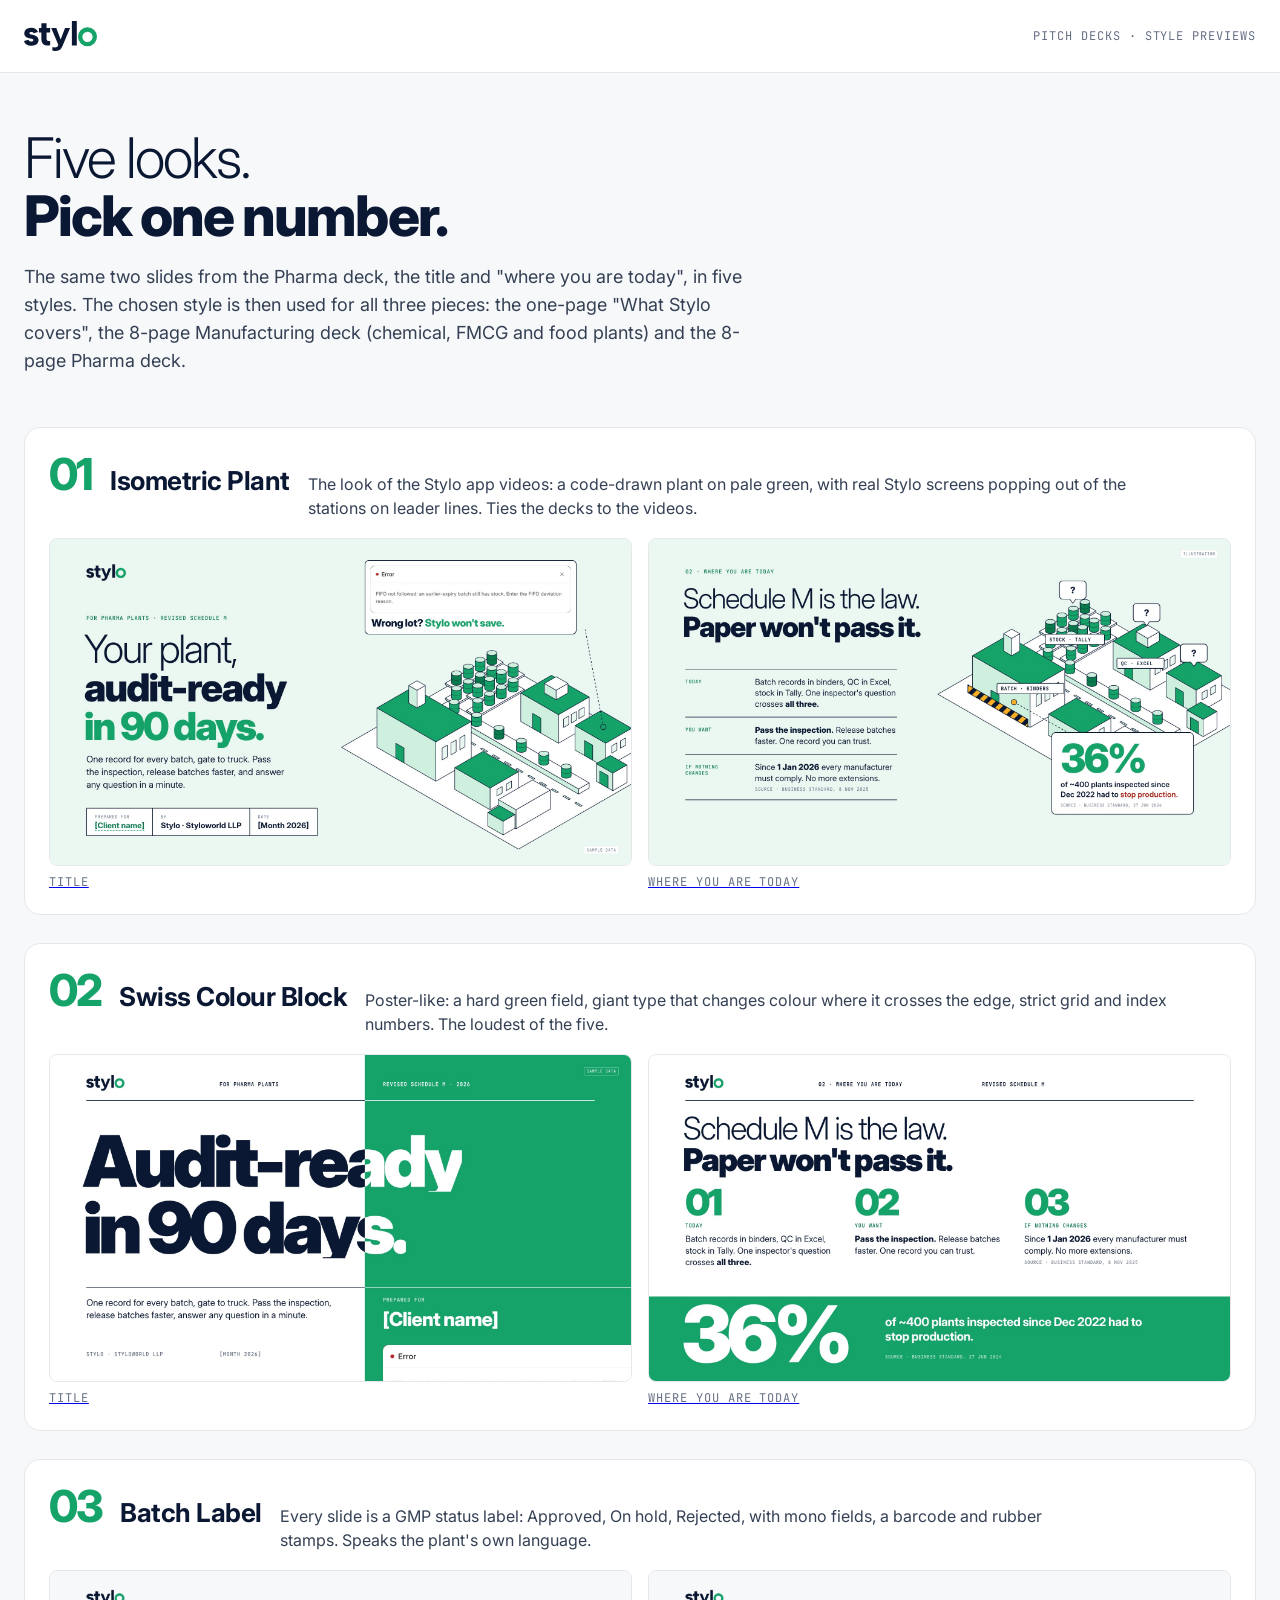
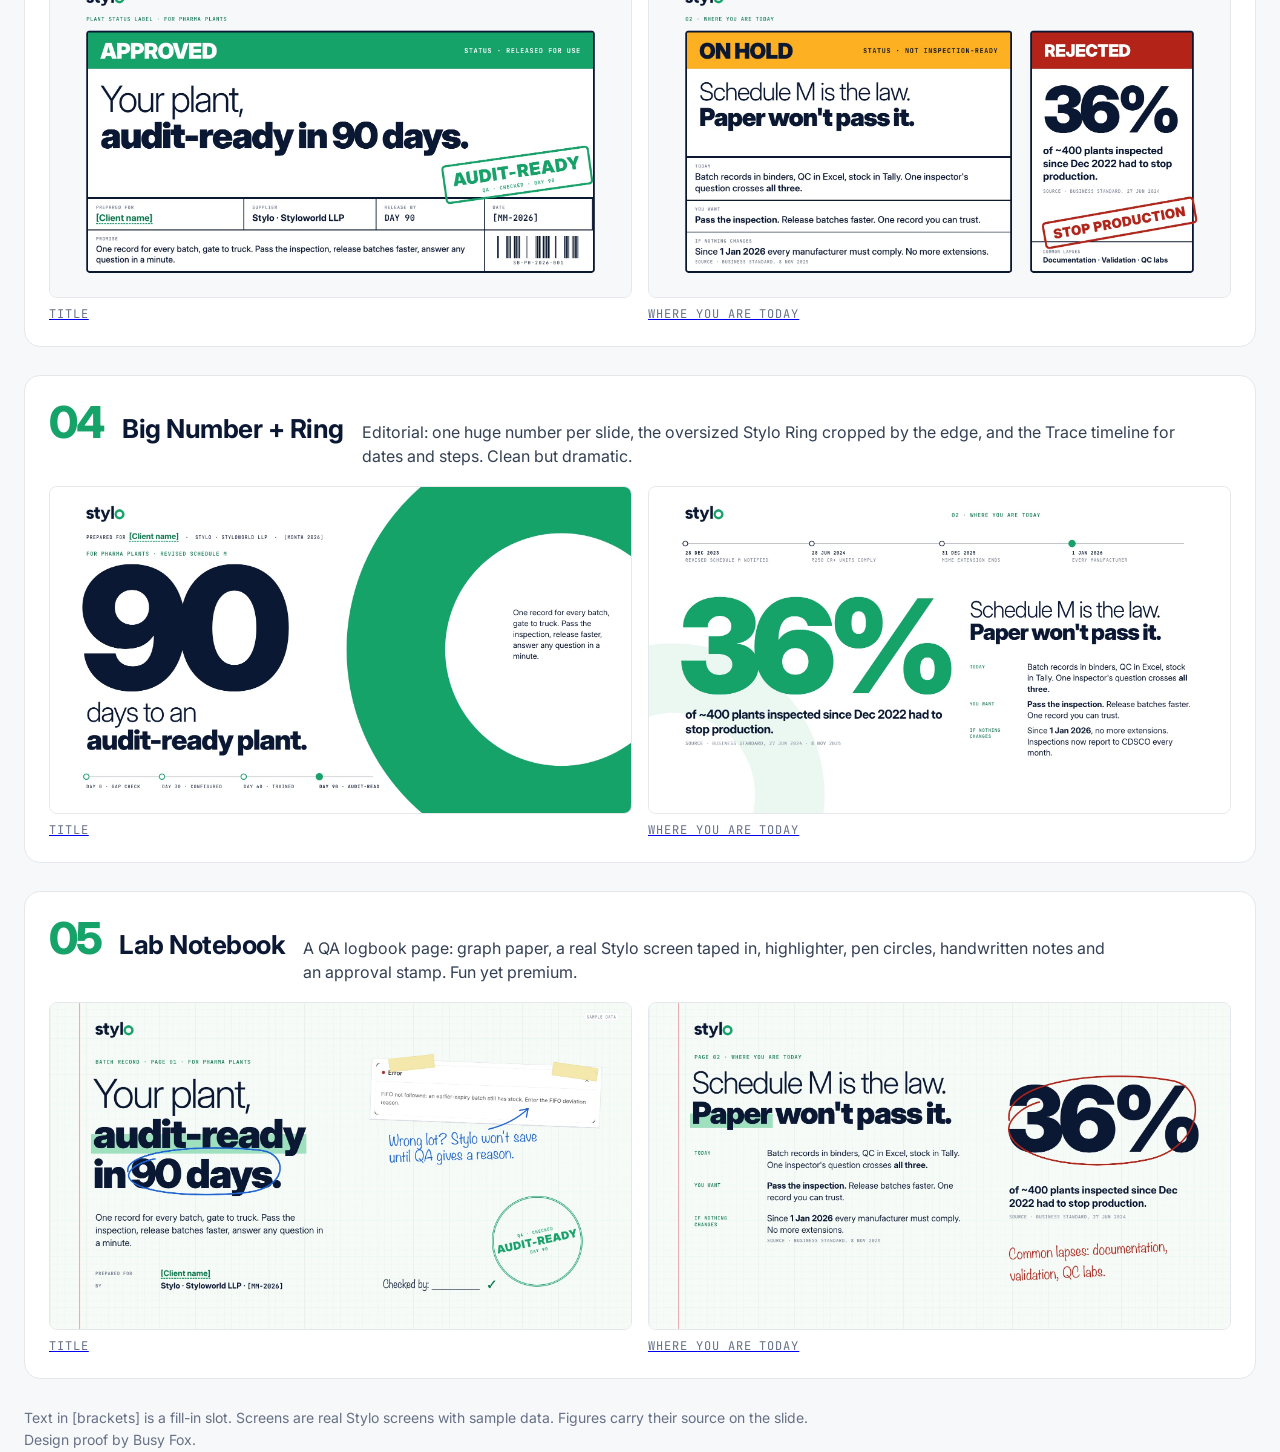
==== index.html @ 2ec1df10 "Stylo pitch decks: 5 style previews" ====
<!doctype html>
<html lang="en"><head>
<meta charset="utf-8">
<meta name="viewport" content="width=device-width, initial-scale=1">
<meta name="robots" content="noindex, nofollow">
<title>Stylo pitch decks · style previews</title>
<meta property="og:title" content="Stylo pitch decks · pick a style">
<meta property="og:image" content="img/01-1.jpg">
<link rel="preconnect" href="https://fonts.googleapis.com"><link rel="preconnect" href="https://fonts.gstatic.com" crossorigin>
<link href="https://fonts.googleapis.com/css2?family=Inter:wght@300;400;600;800&family=JetBrains+Mono:wght@500;600&display=swap" rel="stylesheet">
<style>
  :root { --navy:#0B1833; --green:#16A36A; --deep:#087A4C; --tint:#EAF8F1; --mist:#F7F8FA; --line:#E5E7EB; --slate:#667085; }
  * { box-sizing:border-box; margin:0; padding:0; }
  body { font-family:Inter, system-ui, sans-serif; color:var(--navy); background:var(--mist); -webkit-font-smoothing:antialiased; }
  .wrap { max-width:1280px; margin:0 auto; padding:0 24px; }
  header { background:#fff; border-bottom:1px solid var(--line); }
  header .wrap { display:flex; align-items:center; justify-content:space-between; height:72px; }
  header img { height:30px; display:block; }
  .mono { font-family:"JetBrains Mono", monospace; font-size:12px; letter-spacing:.08em; text-transform:uppercase; color:var(--slate); }
  .intro { padding:56px 0 24px; }
  .intro h1 { font-size:clamp(34px,5vw,56px); line-height:1.04; letter-spacing:-0.035em; }
  .intro h1 span { font-weight:300; display:block; }
  .intro h1 b { font-weight:800; }
  .intro p { max-width:720px; font-size:18px; line-height:1.55; margin-top:18px; color:#344054; }
  .style { background:#fff; border:1px solid var(--line); border-radius:16px; padding:24px; margin:28px 0; }
  .style .top { display:flex; gap:18px; align-items:baseline; flex-wrap:wrap; margin-bottom:18px; }
  .style .n { font-size:44px; font-weight:800; letter-spacing:-0.04em; color:var(--green); line-height:1; }
  .style h2 { font-size:26px; letter-spacing:-0.02em; }
  .style .d { flex-basis:100%; color:#344054; font-size:16px; line-height:1.5; max-width:820px; }
  .pair { display:grid; grid-template-columns:1fr 1fr; gap:16px; }
  .pair a { display:block; }
  .pair img { width:100%; display:block; border-radius:8px; border:1px solid var(--line); aspect-ratio:16/9; object-fit:cover; background:var(--mist); }
  .pair .cap { margin-top:8px; }
  footer { padding:24px 0 56px; color:var(--slate); font-size:14px; line-height:1.6; }
  @media (max-width:760px) { .pair { grid-template-columns:1fr; } .style { padding:16px; } .intro { padding-top:36px; } }
</style></head>
<body>
<header><div class="wrap"><img src="img/stylo-colour.svg" alt="Stylo"><span class="mono">Pitch decks · style previews</span></div></header>
<main class="wrap">
  <section class="intro">
    <h1><span>Five looks.</span><b>Pick one number.</b></h1>
    <p>The same two slides from the Pharma deck, the title and "where you are today", in five styles. The chosen style is then used for all three pieces: the one-page "What Stylo covers", the 8-page Manufacturing deck (chemical, FMCG and food plants) and the 8-page Pharma deck.</p>
  </section>

  <section class="style">
    <div class="top"><div class="n">01</div><h2>Isometric Plant</h2><p class="d">The look of the Stylo app videos: a code-drawn plant on pale green, with real Stylo screens popping out of the stations on leader lines. Ties the decks to the videos.</p></div>
    <div class="pair"><a href="img/01-1.jpg"><img src="img/01-1.jpg" alt="Style 01, title slide" loading="lazy"><div class="cap mono">Title</div></a><a href="img/01-2.jpg"><img src="img/01-2.jpg" alt="Style 01, problem slide" loading="lazy"><div class="cap mono">Where you are today</div></a></div>
  </section>

  <section class="style">
    <div class="top"><div class="n">02</div><h2>Swiss Colour Block</h2><p class="d">Poster-like: a hard green field, giant type that changes colour where it crosses the edge, strict grid and index numbers. The loudest of the five.</p></div>
    <div class="pair"><a href="img/02-1.jpg"><img src="img/02-1.jpg" alt="Style 02, title slide" loading="lazy"><div class="cap mono">Title</div></a><a href="img/02-2.jpg"><img src="img/02-2.jpg" alt="Style 02, problem slide" loading="lazy"><div class="cap mono">Where you are today</div></a></div>
  </section>

  <section class="style">
    <div class="top"><div class="n">03</div><h2>Batch Label</h2><p class="d">Every slide is a GMP status label: Approved, On hold, Rejected, with mono fields, a barcode and rubber stamps. Speaks the plant's own language.</p></div>
    <div class="pair"><a href="img/03-1.jpg"><img src="img/03-1.jpg" alt="Style 03, title slide" loading="lazy"><div class="cap mono">Title</div></a><a href="img/03-2.jpg"><img src="img/03-2.jpg" alt="Style 03, problem slide" loading="lazy"><div class="cap mono">Where you are today</div></a></div>
  </section>

  <section class="style">
    <div class="top"><div class="n">04</div><h2>Big Number + Ring</h2><p class="d">Editorial: one huge number per slide, the oversized Stylo Ring cropped by the edge, and the Trace timeline for dates and steps. Clean but dramatic.</p></div>
    <div class="pair"><a href="img/04-1.jpg"><img src="img/04-1.jpg" alt="Style 04, title slide" loading="lazy"><div class="cap mono">Title</div></a><a href="img/04-2.jpg"><img src="img/04-2.jpg" alt="Style 04, problem slide" loading="lazy"><div class="cap mono">Where you are today</div></a></div>
  </section>

  <section class="style">
    <div class="top"><div class="n">05</div><h2>Lab Notebook</h2><p class="d">A QA logbook page: graph paper, a real Stylo screen taped in, highlighter, pen circles, handwritten notes and an approval stamp. Fun yet premium.</p></div>
    <div class="pair"><a href="img/05-1.jpg"><img src="img/05-1.jpg" alt="Style 05, title slide" loading="lazy"><div class="cap mono">Title</div></a><a href="img/05-2.jpg"><img src="img/05-2.jpg" alt="Style 05, problem slide" loading="lazy"><div class="cap mono">Where you are today</div></a></div>
  </section>
</main>
<footer class="wrap">Text in [brackets] is a fill-in slot. Screens are real Stylo screens with sample data. Figures carry their source on the slide.<br>Design proof by Busy Fox.</footer>
</body></html>
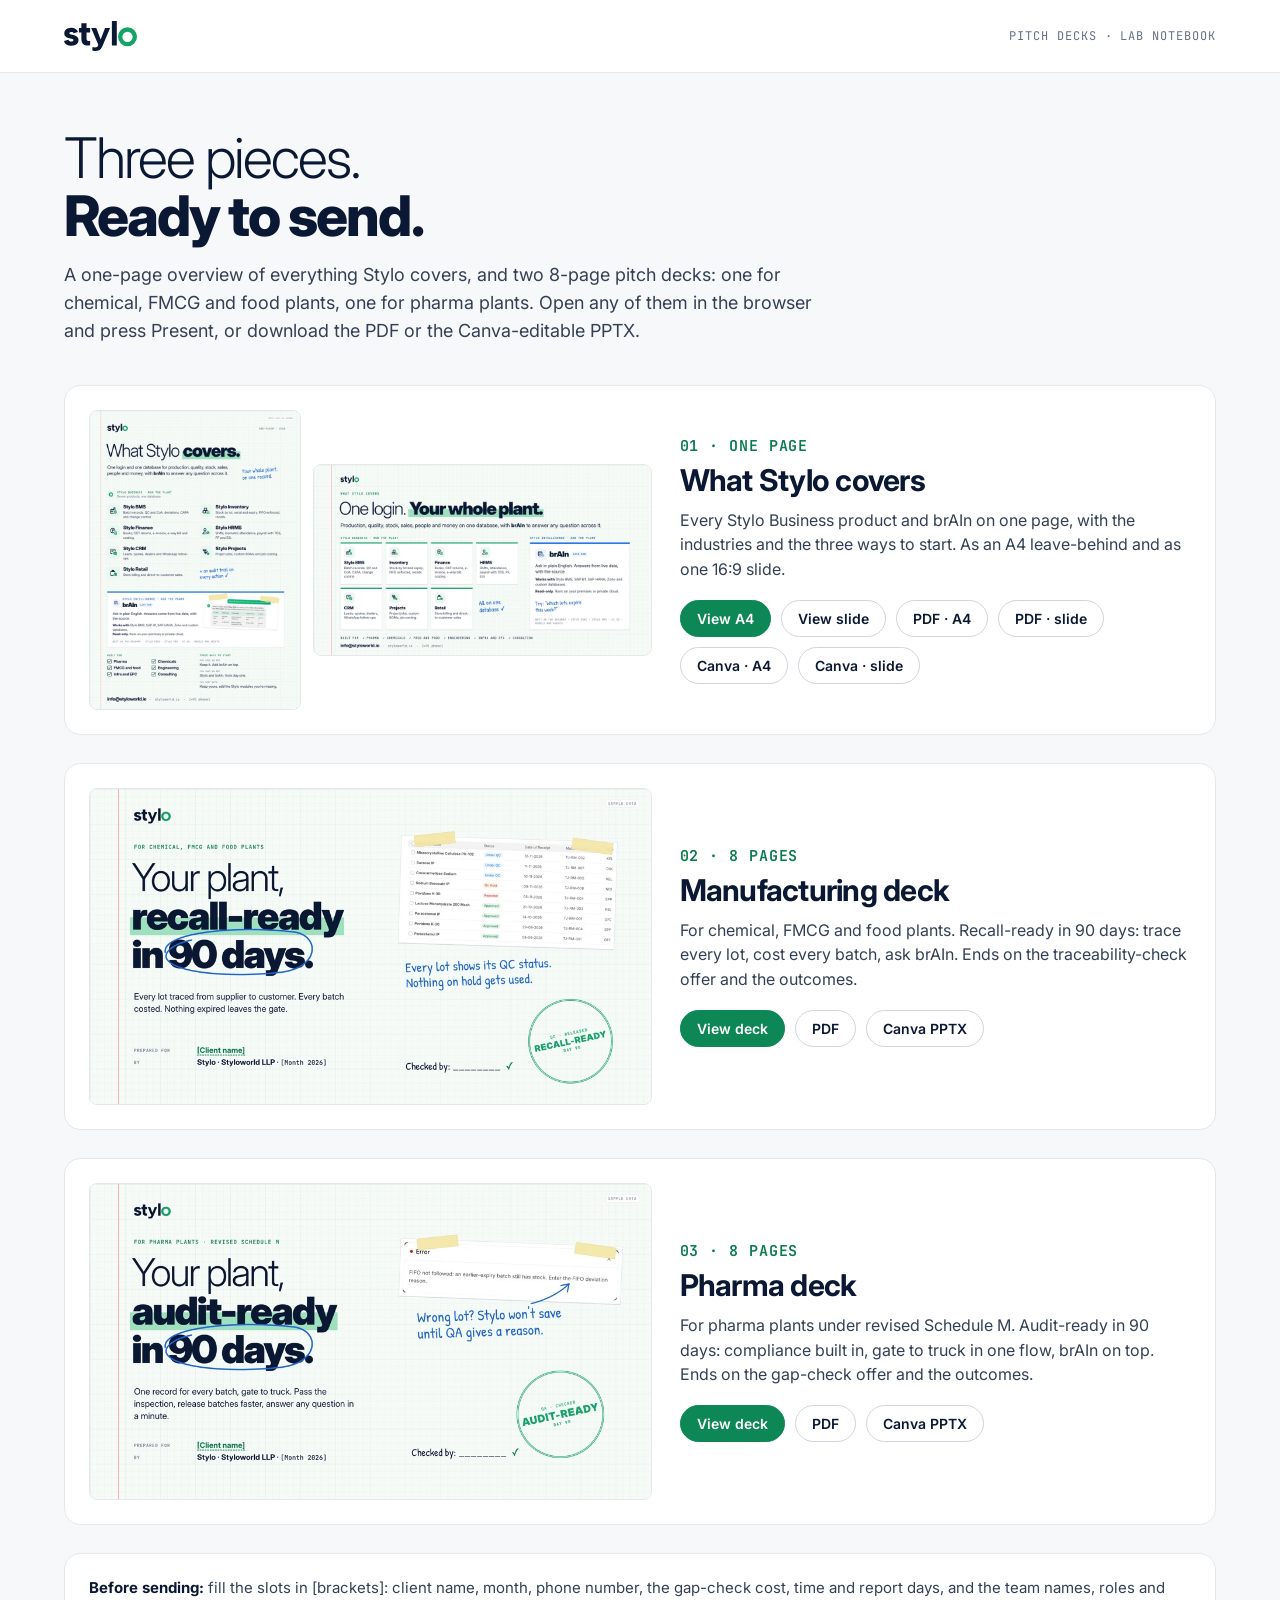
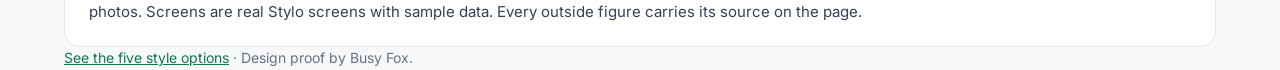
==== commit fa447c6b: "Stylo pitch decks: one-pager, manufacturing and pharma decks (Lab Notebook)" ====
--- a/index.html
+++ b/index.html
@@ -3,69 +3,70 @@
 <meta charset="utf-8">
 <meta name="viewport" content="width=device-width, initial-scale=1">
 <meta name="robots" content="noindex, nofollow">
-<title>Stylo pitch decks · style previews</title>
-<meta property="og:title" content="Stylo pitch decks · pick a style">
-<meta property="og:image" content="img/01-1.jpg">
+<title>Stylo pitch decks</title>
+<meta property="og:title" content="Stylo pitch decks">
+<meta property="og:image" content="img/thumb-pharma.jpg">
 <link rel="preconnect" href="https://fonts.googleapis.com"><link rel="preconnect" href="https://fonts.gstatic.com" crossorigin>
 <link href="https://fonts.googleapis.com/css2?family=Inter:wght@300;400;600;800&family=JetBrains+Mono:wght@500;600&display=swap" rel="stylesheet">
 <style>
   :root { --navy:#0B1833; --green:#16A36A; --deep:#087A4C; --tint:#EAF8F1; --mist:#F7F8FA; --line:#E5E7EB; --slate:#667085; }
   * { box-sizing:border-box; margin:0; padding:0; }
   body { font-family:Inter, system-ui, sans-serif; color:var(--navy); background:var(--mist); -webkit-font-smoothing:antialiased; }
-  .wrap { max-width:1280px; margin:0 auto; padding:0 24px; }
+  .wrap { max-width:1200px; margin:0 auto; padding:0 24px; }
   header { background:#fff; border-bottom:1px solid var(--line); }
   header .wrap { display:flex; align-items:center; justify-content:space-between; height:72px; }
   header img { height:30px; display:block; }
   .mono { font-family:"JetBrains Mono", monospace; font-size:12px; letter-spacing:.08em; text-transform:uppercase; color:var(--slate); }
-  .intro { padding:56px 0 24px; }
+  .intro { padding:56px 0 12px; }
   .intro h1 { font-size:clamp(34px,5vw,56px); line-height:1.04; letter-spacing:-0.035em; }
-  .intro h1 span { font-weight:300; display:block; }
-  .intro h1 b { font-weight:800; }
-  .intro p { max-width:720px; font-size:18px; line-height:1.55; margin-top:18px; color:#344054; }
-  .style { background:#fff; border:1px solid var(--line); border-radius:16px; padding:24px; margin:28px 0; }
-  .style .top { display:flex; gap:18px; align-items:baseline; flex-wrap:wrap; margin-bottom:18px; }
-  .style .n { font-size:44px; font-weight:800; letter-spacing:-0.04em; color:var(--green); line-height:1; }
-  .style h2 { font-size:26px; letter-spacing:-0.02em; }
-  .style .d { flex-basis:100%; color:#344054; font-size:16px; line-height:1.5; max-width:820px; }
-  .pair { display:grid; grid-template-columns:1fr 1fr; gap:16px; }
-  .pair a { display:block; }
-  .pair img { width:100%; display:block; border-radius:8px; border:1px solid var(--line); aspect-ratio:16/9; object-fit:cover; background:var(--mist); }
-  .pair .cap { margin-top:8px; }
+  .intro h1 span { font-weight:300; display:block; } .intro h1 b { font-weight:800; }
+  .intro p { max-width:760px; font-size:18px; line-height:1.55; margin-top:16px; color:#344054; }
+  .piece { display:grid; grid-template-columns: 1.1fr 1fr; gap:28px; background:#fff; border:1px solid var(--line); border-radius:16px; padding:24px; margin:28px 0; align-items:center; }
+  .piece .th { display:flex; gap:12px; }
+  .piece .th a { flex:1; display:block; }
+  .piece img { width:100%; display:block; border-radius:8px; border:1px solid var(--line); }
+  .piece .n { font-size:15px; font-weight:600; color:var(--deep); font-family:"JetBrains Mono", monospace; letter-spacing:.06em; text-transform:uppercase; }
+  .piece h2 { font-size:30px; letter-spacing:-0.025em; margin-top:6px; }
+  .piece p { color:#344054; font-size:16px; line-height:1.55; margin-top:10px; }
+  .btns { display:flex; flex-wrap:wrap; gap:10px; margin-top:18px; }
+  .btns a { font-weight:600; font-size:14px; color:var(--navy); text-decoration:none; border:1.5px solid #D0D5DD; border-radius:999px; padding:9px 16px; background:#fff; }
+  .btns a.go { background:#0D8755; border-color:#0D8755; color:#fff; }
+  .notes { background:#fff; border:1px solid var(--line); border-radius:16px; padding:22px 24px; font-size:15px; line-height:1.6; color:#344054; }
+  .notes b { color:var(--navy); }
   footer { padding:24px 0 56px; color:var(--slate); font-size:14px; line-height:1.6; }
-  @media (max-width:760px) { .pair { grid-template-columns:1fr; } .style { padding:16px; } .intro { padding-top:36px; } }
+  footer a { color:var(--deep); }
+  @media (max-width:820px) { .piece { grid-template-columns:1fr; } }
 </style></head>
 <body>
-<header><div class="wrap"><img src="img/stylo-colour.svg" alt="Stylo"><span class="mono">Pitch decks · style previews</span></div></header>
+<header><div class="wrap"><img src="assets/brand/stylo-colour.svg" alt="Stylo"><span class="mono">Pitch decks · Lab Notebook</span></div></header>
 <main class="wrap">
   <section class="intro">
-    <h1><span>Five looks.</span><b>Pick one number.</b></h1>
-    <p>The same two slides from the Pharma deck, the title and "where you are today", in five styles. The chosen style is then used for all three pieces: the one-page "What Stylo covers", the 8-page Manufacturing deck (chemical, FMCG and food plants) and the 8-page Pharma deck.</p>
+    <h1><span>Three pieces.</span><b>Ready to send.</b></h1>
+    <p>A one-page overview of everything Stylo covers, and two 8-page pitch decks: one for chemical, FMCG and food plants, one for pharma plants. Open any of them in the browser and press Present, or download the PDF or the Canva-editable PPTX.</p>
   </section>
 
-  <section class="style">
-    <div class="top"><div class="n">01</div><h2>Isometric Plant</h2><p class="d">The look of the Stylo app videos: a code-drawn plant on pale green, with real Stylo screens popping out of the stations on leader lines. Ties the decks to the videos.</p></div>
-    <div class="pair"><a href="img/01-1.jpg"><img src="img/01-1.jpg" alt="Style 01, title slide" loading="lazy"><div class="cap mono">Title</div></a><a href="img/01-2.jpg"><img src="img/01-2.jpg" alt="Style 01, problem slide" loading="lazy"><div class="cap mono">Where you are today</div></a></div>
+  <section class="piece">
+    <div class="th"><a href="one-pager/"><img src="img/thumb-one-a4.jpg" alt="What Stylo covers, A4" style="aspect-ratio:1588/2246; object-fit:cover;"></a><a href="one-pager/slide.html" style="flex:1.6; align-self:center;"><img src="img/thumb-one-slide.jpg" alt="What Stylo covers, slide"></a></div>
+    <div><div class="n">01 · One page</div><h2>What Stylo covers</h2>
+      <p>Every Stylo Business product and brAIn on one page, with the industries and the three ways to start. As an A4 leave-behind and as one 16:9 slide.</p>
+      <div class="btns"><a class="go" href="one-pager/">View A4</a><a href="one-pager/slide.html">View slide</a><a href="downloads/Stylo-What-Stylo-Covers-A4.pdf" download>PDF · A4</a><a href="downloads/Stylo-What-Stylo-Covers-Slide.pdf" download>PDF · slide</a><a href="downloads/Stylo-What-Stylo-Covers-A4-Canva.pptx" download>Canva · A4</a><a href="downloads/Stylo-What-Stylo-Covers-Slide-Canva.pptx" download>Canva · slide</a></div></div>
   </section>
 
-  <section class="style">
-    <div class="top"><div class="n">02</div><h2>Swiss Colour Block</h2><p class="d">Poster-like: a hard green field, giant type that changes colour where it crosses the edge, strict grid and index numbers. The loudest of the five.</p></div>
-    <div class="pair"><a href="img/02-1.jpg"><img src="img/02-1.jpg" alt="Style 02, title slide" loading="lazy"><div class="cap mono">Title</div></a><a href="img/02-2.jpg"><img src="img/02-2.jpg" alt="Style 02, problem slide" loading="lazy"><div class="cap mono">Where you are today</div></a></div>
+  <section class="piece">
+    <div class="th"><a href="process/"><img src="img/thumb-process.jpg" alt="Manufacturing deck"></a></div>
+    <div><div class="n">02 · 8 pages</div><h2>Manufacturing deck</h2>
+      <p>For chemical, FMCG and food plants. Recall-ready in 90 days: trace every lot, cost every batch, ask brAIn. Ends on the traceability-check offer and the outcomes.</p>
+      <div class="btns"><a class="go" href="process/">View deck</a><a href="downloads/Stylo-Process-Manufacturing-Deck.pdf" download>PDF</a><a href="downloads/Stylo-Process-Manufacturing-Deck-Canva.pptx" download>Canva PPTX</a></div></div>
   </section>
 
-  <section class="style">
-    <div class="top"><div class="n">03</div><h2>Batch Label</h2><p class="d">Every slide is a GMP status label: Approved, On hold, Rejected, with mono fields, a barcode and rubber stamps. Speaks the plant's own language.</p></div>
-    <div class="pair"><a href="img/03-1.jpg"><img src="img/03-1.jpg" alt="Style 03, title slide" loading="lazy"><div class="cap mono">Title</div></a><a href="img/03-2.jpg"><img src="img/03-2.jpg" alt="Style 03, problem slide" loading="lazy"><div class="cap mono">Where you are today</div></a></div>
+  <section class="piece">
+    <div class="th"><a href="pharma/"><img src="img/thumb-pharma.jpg" alt="Pharma deck"></a></div>
+    <div><div class="n">03 · 8 pages</div><h2>Pharma deck</h2>
+      <p>For pharma plants under revised Schedule M. Audit-ready in 90 days: compliance built in, gate to truck in one flow, brAIn on top. Ends on the gap-check offer and the outcomes.</p>
+      <div class="btns"><a class="go" href="pharma/">View deck</a><a href="downloads/Stylo-Pharma-Deck.pdf" download>PDF</a><a href="downloads/Stylo-Pharma-Deck-Canva.pptx" download>Canva PPTX</a></div></div>
   </section>
 
-  <section class="style">
-    <div class="top"><div class="n">04</div><h2>Big Number + Ring</h2><p class="d">Editorial: one huge number per slide, the oversized Stylo Ring cropped by the edge, and the Trace timeline for dates and steps. Clean but dramatic.</p></div>
-    <div class="pair"><a href="img/04-1.jpg"><img src="img/04-1.jpg" alt="Style 04, title slide" loading="lazy"><div class="cap mono">Title</div></a><a href="img/04-2.jpg"><img src="img/04-2.jpg" alt="Style 04, problem slide" loading="lazy"><div class="cap mono">Where you are today</div></a></div>
-  </section>
-
-  <section class="style">
-    <div class="top"><div class="n">05</div><h2>Lab Notebook</h2><p class="d">A QA logbook page: graph paper, a real Stylo screen taped in, highlighter, pen circles, handwritten notes and an approval stamp. Fun yet premium.</p></div>
-    <div class="pair"><a href="img/05-1.jpg"><img src="img/05-1.jpg" alt="Style 05, title slide" loading="lazy"><div class="cap mono">Title</div></a><a href="img/05-2.jpg"><img src="img/05-2.jpg" alt="Style 05, problem slide" loading="lazy"><div class="cap mono">Where you are today</div></a></div>
-  </section>
+  <section class="notes"><b>Before sending:</b> fill the slots in [brackets]: client name, month, phone number, the gap-check cost, time and report days, and the team names, roles and photos. Screens are real Stylo screens with sample data. Every outside figure carries its source on the page.</section>
 </main>
-<footer class="wrap">Text in [brackets] is a fill-in slot. Screens are real Stylo screens with sample data. Figures carry their source on the slide.<br>Design proof by Busy Fox.</footer>
+<footer class="wrap"><a href="styles/">See the five style options</a> · Design proof by Busy Fox.</footer>
 </body></html>
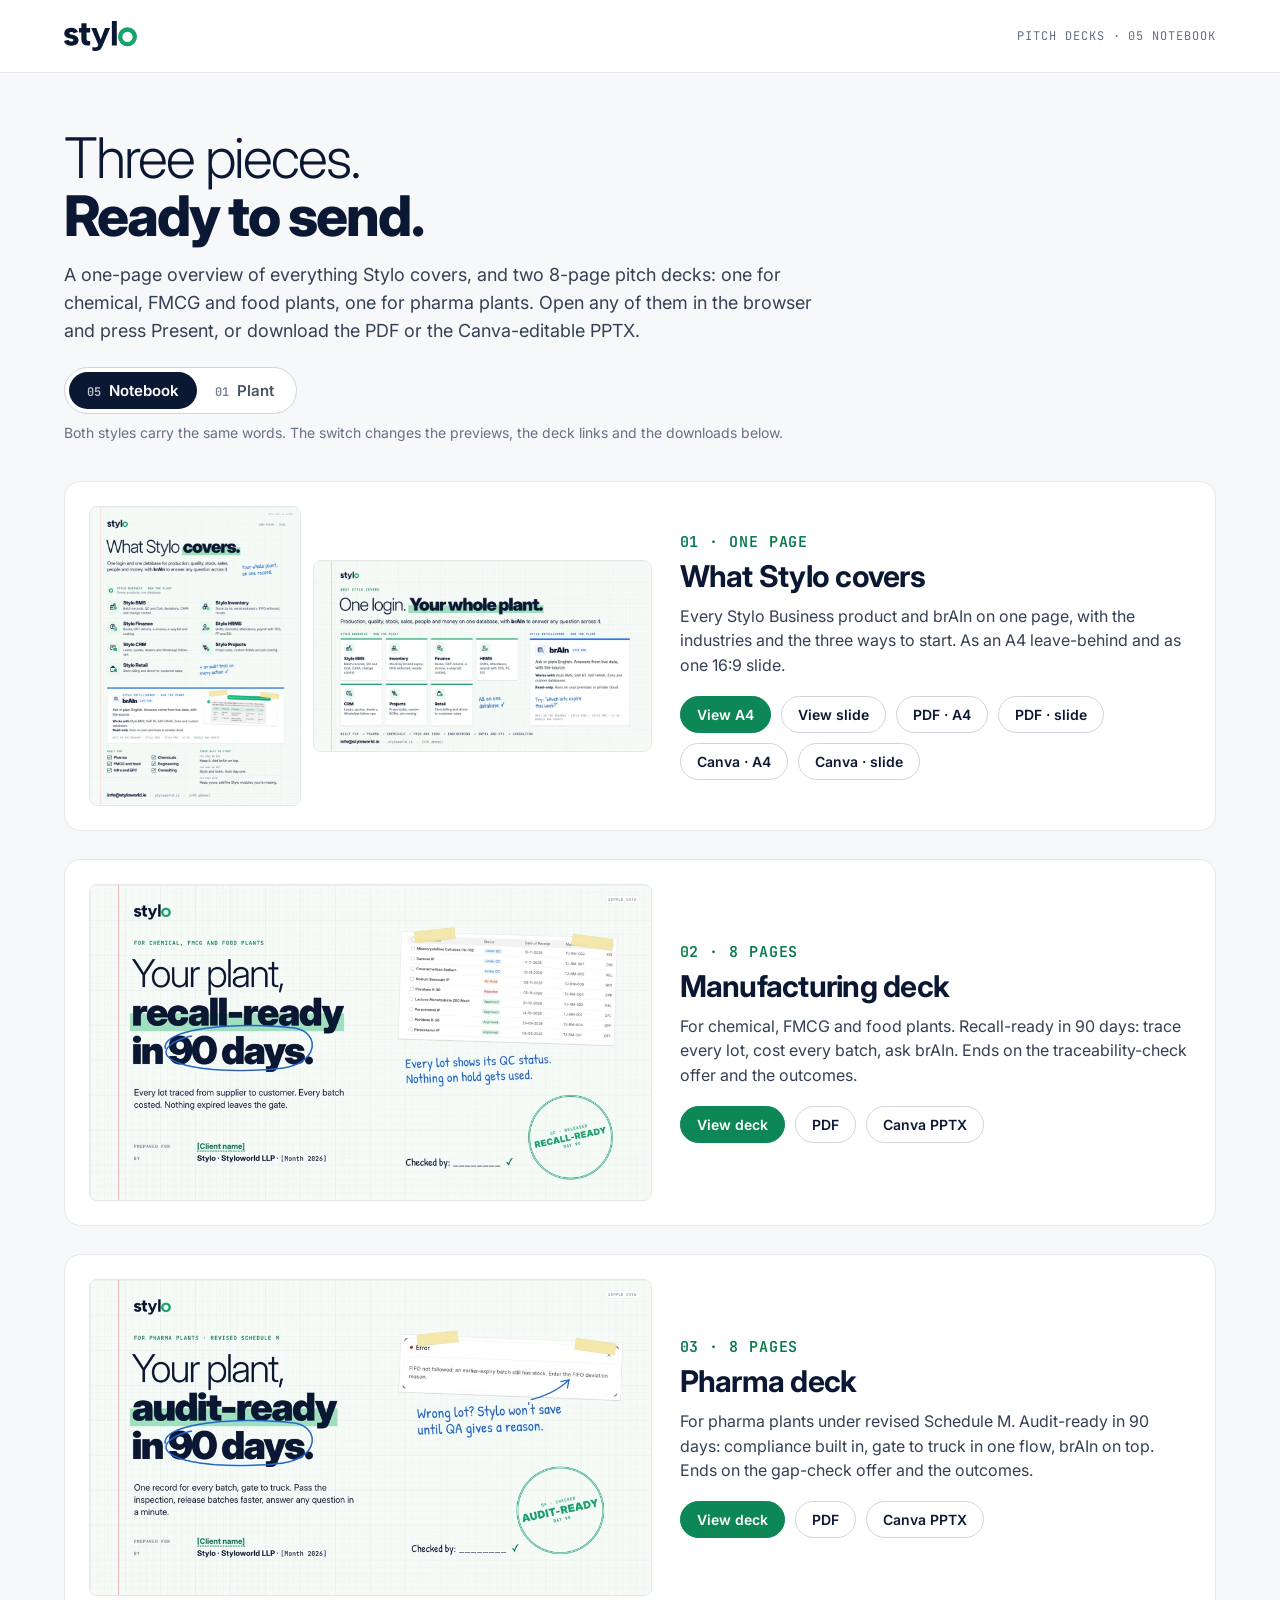
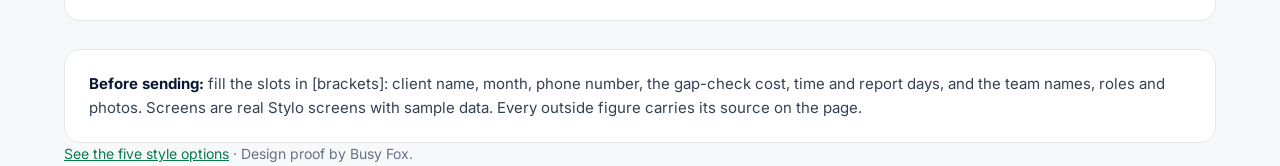
==== commit 7aded7e9: "Add 01 Plant style with a 05/01 switch on every page and the hub" ====
--- a/index.html
+++ b/index.html
@@ -33,40 +33,75 @@
   .btns a.go { background:#0D8755; border-color:#0D8755; color:#fff; }
   .notes { background:#fff; border:1px solid var(--line); border-radius:16px; padding:22px 24px; font-size:15px; line-height:1.6; color:#344054; }
   .notes b { color:var(--navy); }
+  .seg { display:inline-flex; border:1.5px solid #D0D5DD; border-radius:999px; padding:4px; background:#fff; margin-top:22px; }
+  .seg button { font:600 15px Inter, system-ui, sans-serif; border:0; background:transparent; color:#475467; border-radius:999px; padding:9px 18px; cursor:pointer; }
+  .seg button[aria-pressed="true"] { background:var(--navy); color:#fff; }
+  .seg .k { font-family:"JetBrains Mono", monospace; font-size:12px; opacity:.75; margin-right:8px; }
+  .seg-note { font-size:14px; color:var(--slate); margin-top:10px; }
   footer { padding:24px 0 56px; color:var(--slate); font-size:14px; line-height:1.6; }
   footer a { color:var(--deep); }
   @media (max-width:820px) { .piece { grid-template-columns:1fr; } }
 </style></head>
 <body>
-<header><div class="wrap"><img src="assets/brand/stylo-colour.svg" alt="Stylo"><span class="mono">Pitch decks · Lab Notebook</span></div></header>
+<header><div class="wrap"><img src="assets/brand/stylo-colour.svg" alt="Stylo"><span class="mono" id="hdr">Pitch decks · 05 Notebook</span></div></header>
 <main class="wrap">
   <section class="intro">
     <h1><span>Three pieces.</span><b>Ready to send.</b></h1>
     <p>A one-page overview of everything Stylo covers, and two 8-page pitch decks: one for chemical, FMCG and food plants, one for pharma plants. Open any of them in the browser and press Present, or download the PDF or the Canva-editable PPTX.</p>
+    <div class="seg" role="group" aria-label="Style"><button type="button" data-st="05"><span class="k">05</span>Notebook</button><button type="button" data-st="01"><span class="k">01</span>Plant</button></div>
+    <div class="seg-note">Both styles carry the same words. The switch changes the previews, the deck links and the downloads below.</div>
   </section>
 
   <section class="piece">
-    <div class="th"><a href="one-pager/"><img src="img/thumb-one-a4.jpg" alt="What Stylo covers, A4" style="aspect-ratio:1588/2246; object-fit:cover;"></a><a href="one-pager/slide.html" style="flex:1.6; align-self:center;"><img src="img/thumb-one-slide.jpg" alt="What Stylo covers, slide"></a></div>
+    <div class="th"><a href="one-pager/" data-view="one-pager/"><img src="img/thumb-one-a4.jpg" data-base="img/thumb-one-a4" alt="What Stylo covers, A4" style="aspect-ratio:1588/2246; object-fit:cover;"></a><a href="one-pager/slide.html" data-view="one-pager/slide.html" style="flex:1.6; align-self:center;"><img src="img/thumb-one-slide.jpg" data-base="img/thumb-one-slide" alt="What Stylo covers, slide"></a></div>
     <div><div class="n">01 · One page</div><h2>What Stylo covers</h2>
       <p>Every Stylo Business product and brAIn on one page, with the industries and the three ways to start. As an A4 leave-behind and as one 16:9 slide.</p>
-      <div class="btns"><a class="go" href="one-pager/">View A4</a><a href="one-pager/slide.html">View slide</a><a href="downloads/Stylo-What-Stylo-Covers-A4.pdf" download>PDF · A4</a><a href="downloads/Stylo-What-Stylo-Covers-Slide.pdf" download>PDF · slide</a><a href="downloads/Stylo-What-Stylo-Covers-A4-Canva.pptx" download>Canva · A4</a><a href="downloads/Stylo-What-Stylo-Covers-Slide-Canva.pptx" download>Canva · slide</a></div></div>
+      <div class="btns"><a class="go" href="one-pager/" data-view="one-pager/">View A4</a><a href="one-pager/slide.html" data-view="one-pager/slide.html">View slide</a><a href="downloads/Stylo-What-Stylo-Covers-A4.pdf" data-dl="Stylo-What-Stylo-Covers-A4.pdf" download>PDF · A4</a><a href="downloads/Stylo-What-Stylo-Covers-Slide.pdf" data-dl="Stylo-What-Stylo-Covers-Slide.pdf" download>PDF · slide</a><a href="downloads/Stylo-What-Stylo-Covers-A4-Canva.pptx" data-dl="Stylo-What-Stylo-Covers-A4-Canva.pptx" download>Canva · A4</a><a href="downloads/Stylo-What-Stylo-Covers-Slide-Canva.pptx" data-dl="Stylo-What-Stylo-Covers-Slide-Canva.pptx" download>Canva · slide</a></div></div>
   </section>
 
   <section class="piece">
-    <div class="th"><a href="process/"><img src="img/thumb-process.jpg" alt="Manufacturing deck"></a></div>
+    <div class="th"><a href="process/" data-view="process/"><img src="img/thumb-process.jpg" data-base="img/thumb-process" alt="Manufacturing deck"></a></div>
     <div><div class="n">02 · 8 pages</div><h2>Manufacturing deck</h2>
       <p>For chemical, FMCG and food plants. Recall-ready in 90 days: trace every lot, cost every batch, ask brAIn. Ends on the traceability-check offer and the outcomes.</p>
-      <div class="btns"><a class="go" href="process/">View deck</a><a href="downloads/Stylo-Process-Manufacturing-Deck.pdf" download>PDF</a><a href="downloads/Stylo-Process-Manufacturing-Deck-Canva.pptx" download>Canva PPTX</a></div></div>
+      <div class="btns"><a class="go" href="process/" data-view="process/">View deck</a><a href="downloads/Stylo-Process-Manufacturing-Deck.pdf" data-dl="Stylo-Process-Manufacturing-Deck.pdf" download>PDF</a><a href="downloads/Stylo-Process-Manufacturing-Deck-Canva.pptx" data-dl="Stylo-Process-Manufacturing-Deck-Canva.pptx" download>Canva PPTX</a></div></div>
   </section>
 
   <section class="piece">
-    <div class="th"><a href="pharma/"><img src="img/thumb-pharma.jpg" alt="Pharma deck"></a></div>
+    <div class="th"><a href="pharma/" data-view="pharma/"><img src="img/thumb-pharma.jpg" data-base="img/thumb-pharma" alt="Pharma deck"></a></div>
     <div><div class="n">03 · 8 pages</div><h2>Pharma deck</h2>
       <p>For pharma plants under revised Schedule M. Audit-ready in 90 days: compliance built in, gate to truck in one flow, brAIn on top. Ends on the gap-check offer and the outcomes.</p>
-      <div class="btns"><a class="go" href="pharma/">View deck</a><a href="downloads/Stylo-Pharma-Deck.pdf" download>PDF</a><a href="downloads/Stylo-Pharma-Deck-Canva.pptx" download>Canva PPTX</a></div></div>
+      <div class="btns"><a class="go" href="pharma/" data-view="pharma/">View deck</a><a href="downloads/Stylo-Pharma-Deck.pdf" data-dl="Stylo-Pharma-Deck.pdf" download>PDF</a><a href="downloads/Stylo-Pharma-Deck-Canva.pptx" data-dl="Stylo-Pharma-Deck-Canva.pptx" download>Canva PPTX</a></div></div>
   </section>
 
   <section class="notes"><b>Before sending:</b> fill the slots in [brackets]: client name, month, phone number, the gap-check cost, time and report days, and the team names, roles and photos. Screens are real Stylo screens with sample data. Every outside figure carries its source on the page.</section>
 </main>
 <footer class="wrap"><a href="styles/">See the five style options</a> · Design proof by Busy Fox.</footer>
+<script>
+(function () {
+  var q = new URLSearchParams(location.search), st = q.get('style');
+  try { if (!st) st = localStorage.getItem('styloStyle'); } catch (e) {}
+  st = st === '01' ? '01' : '05';
+  function apply() {
+    document.querySelectorAll('.seg button').forEach(function (b) { b.setAttribute('aria-pressed', String(b.dataset.st === st)); });
+    document.getElementById('hdr').textContent = 'Pitch decks · ' + (st === '01' ? '01 Plant' : '05 Notebook');
+    document.querySelectorAll('img[data-base]').forEach(function (i) { i.src = i.dataset.base + (st === '01' ? '-01' : '') + '.jpg'; });
+    document.querySelectorAll('a[data-view]').forEach(function (a) { a.href = a.dataset.view + (st === '01' ? '?style=01' : ''); });
+    document.querySelectorAll('a[data-dl]').forEach(function (a) {
+      var f = a.dataset.dl;
+      a.href = 'downloads/' + (st === '01' ? f.replace(/(-Canva)?\.(pdf|pptx)$/, '-Plant$1.$2') : f);
+    });
+  }
+  document.querySelectorAll('.seg button').forEach(function (b) {
+    b.onclick = function () {
+      st = b.dataset.st;
+      try { localStorage.setItem('styloStyle', st); } catch (e) {}
+      var u = new URL(location.href);
+      if (st === '01') u.searchParams.set('style', '01'); else u.searchParams.delete('style');
+      history.replaceState(null, '', u);
+      apply();
+    };
+  });
+  apply();
+})();
+</script>
 </body></html>
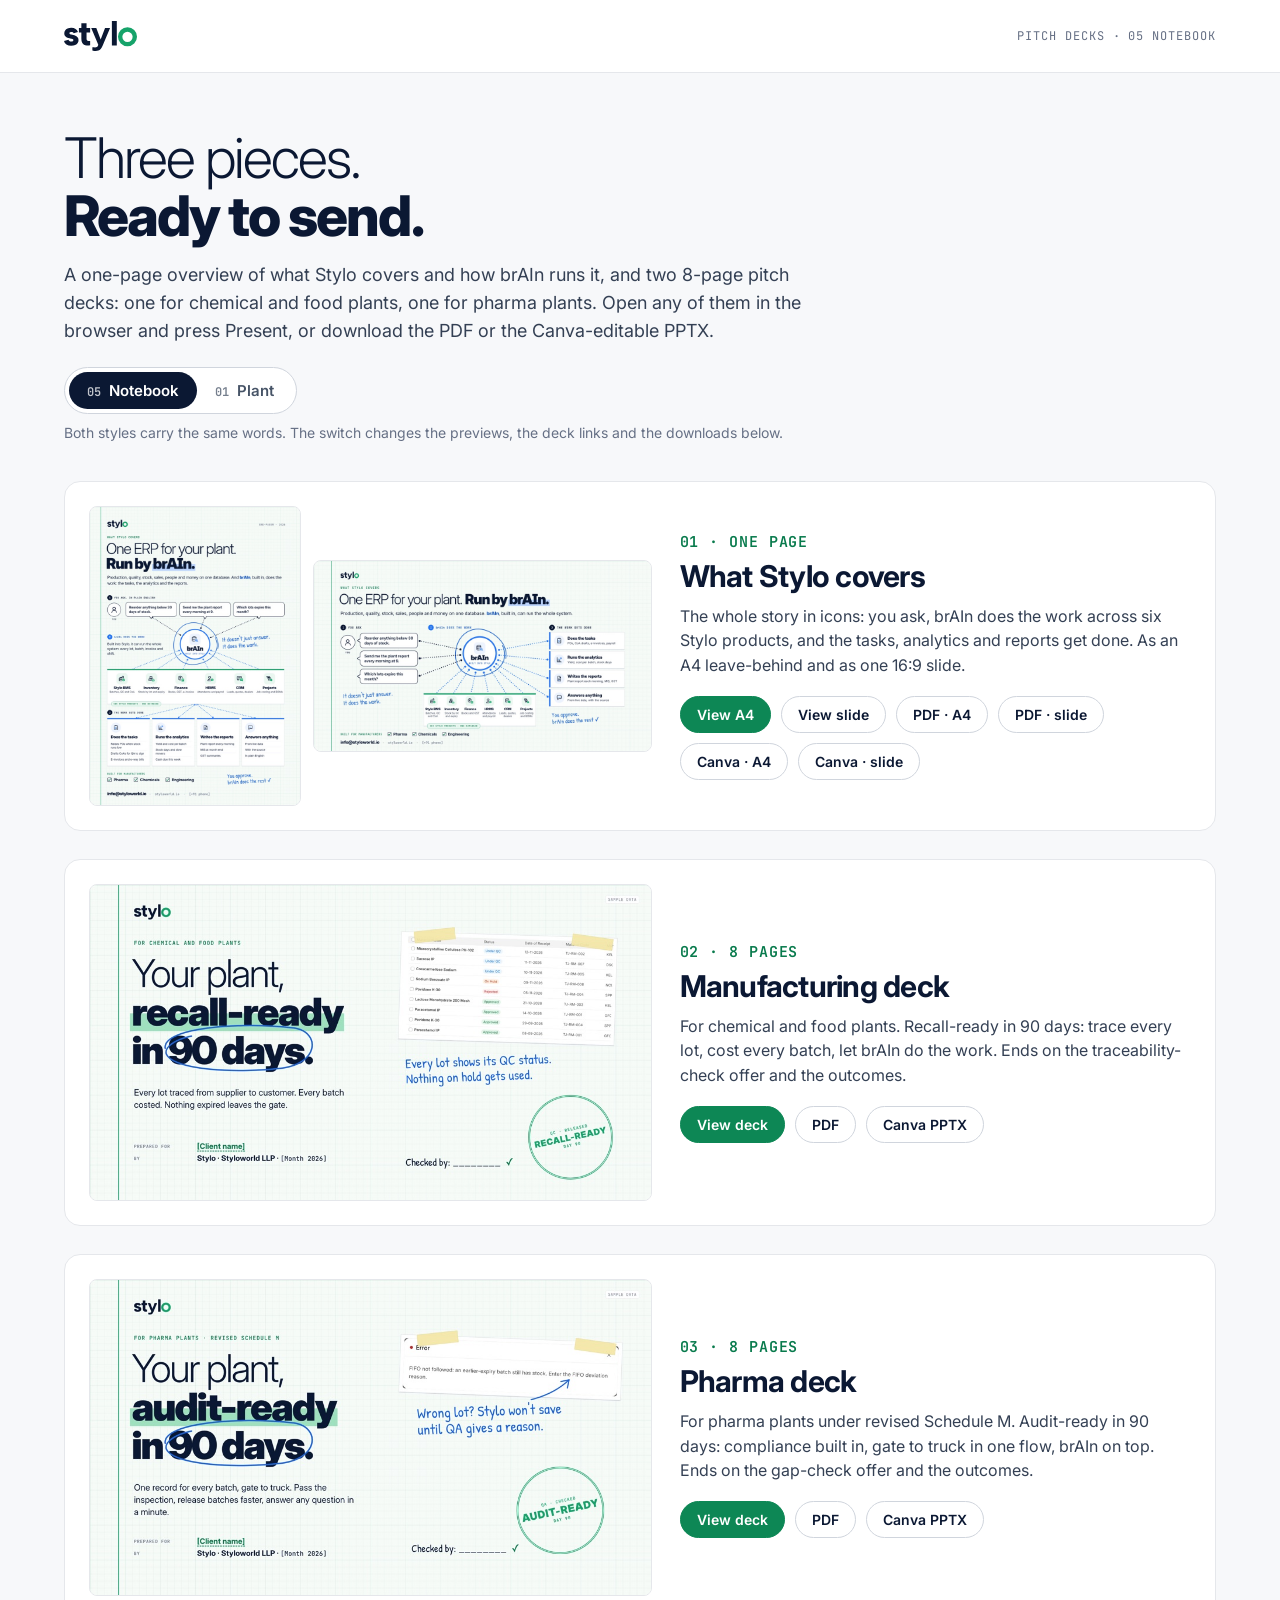
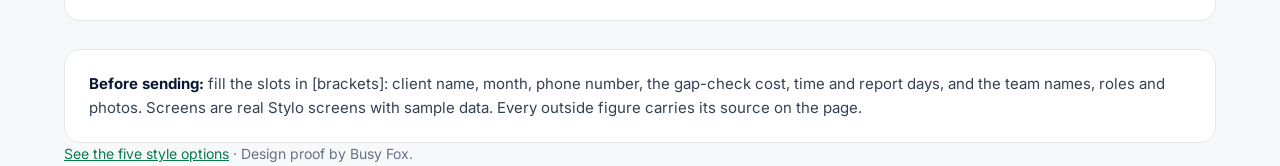
==== commit 36e5f506: "One-pager rebuilt as a brAIn icon story; brAIn wording fixed in both decks Client notes: brAIn is bu" ====
--- a/index.html
+++ b/index.html
@@ -47,7 +47,7 @@
 <main class="wrap">
   <section class="intro">
     <h1><span>Three pieces.</span><b>Ready to send.</b></h1>
-    <p>A one-page overview of everything Stylo covers, and two 8-page pitch decks: one for chemical, FMCG and food plants, one for pharma plants. Open any of them in the browser and press Present, or download the PDF or the Canva-editable PPTX.</p>
+    <p>A one-page overview of what Stylo covers and how brAIn runs it, and two 8-page pitch decks: one for chemical and food plants, one for pharma plants. Open any of them in the browser and press Present, or download the PDF or the Canva-editable PPTX.</p>
     <div class="seg" role="group" aria-label="Style"><button type="button" data-st="05"><span class="k">05</span>Notebook</button><button type="button" data-st="01"><span class="k">01</span>Plant</button></div>
     <div class="seg-note">Both styles carry the same words. The switch changes the previews, the deck links and the downloads below.</div>
   </section>
@@ -55,14 +55,14 @@
   <section class="piece">
     <div class="th"><a href="one-pager/" data-view="one-pager/"><img src="img/thumb-one-a4.jpg" data-base="img/thumb-one-a4" alt="What Stylo covers, A4" style="aspect-ratio:1588/2246; object-fit:cover;"></a><a href="one-pager/slide.html" data-view="one-pager/slide.html" style="flex:1.6; align-self:center;"><img src="img/thumb-one-slide.jpg" data-base="img/thumb-one-slide" alt="What Stylo covers, slide"></a></div>
     <div><div class="n">01 · One page</div><h2>What Stylo covers</h2>
-      <p>Every Stylo Business product and brAIn on one page, with the industries and the three ways to start. As an A4 leave-behind and as one 16:9 slide.</p>
+      <p>The whole story in icons: you ask, brAIn does the work across six Stylo products, and the tasks, analytics and reports get done. As an A4 leave-behind and as one 16:9 slide.</p>
       <div class="btns"><a class="go" href="one-pager/" data-view="one-pager/">View A4</a><a href="one-pager/slide.html" data-view="one-pager/slide.html">View slide</a><a href="downloads/Stylo-What-Stylo-Covers-A4.pdf" data-dl="Stylo-What-Stylo-Covers-A4.pdf" download>PDF · A4</a><a href="downloads/Stylo-What-Stylo-Covers-Slide.pdf" data-dl="Stylo-What-Stylo-Covers-Slide.pdf" download>PDF · slide</a><a href="downloads/Stylo-What-Stylo-Covers-A4-Canva.pptx" data-dl="Stylo-What-Stylo-Covers-A4-Canva.pptx" download>Canva · A4</a><a href="downloads/Stylo-What-Stylo-Covers-Slide-Canva.pptx" data-dl="Stylo-What-Stylo-Covers-Slide-Canva.pptx" download>Canva · slide</a></div></div>
   </section>
 
   <section class="piece">
     <div class="th"><a href="process/" data-view="process/"><img src="img/thumb-process.jpg" data-base="img/thumb-process" alt="Manufacturing deck"></a></div>
     <div><div class="n">02 · 8 pages</div><h2>Manufacturing deck</h2>
-      <p>For chemical, FMCG and food plants. Recall-ready in 90 days: trace every lot, cost every batch, ask brAIn. Ends on the traceability-check offer and the outcomes.</p>
+      <p>For chemical and food plants. Recall-ready in 90 days: trace every lot, cost every batch, let brAIn do the work. Ends on the traceability-check offer and the outcomes.</p>
       <div class="btns"><a class="go" href="process/" data-view="process/">View deck</a><a href="downloads/Stylo-Process-Manufacturing-Deck.pdf" data-dl="Stylo-Process-Manufacturing-Deck.pdf" download>PDF</a><a href="downloads/Stylo-Process-Manufacturing-Deck-Canva.pptx" data-dl="Stylo-Process-Manufacturing-Deck-Canva.pptx" download>Canva PPTX</a></div></div>
   </section>
 
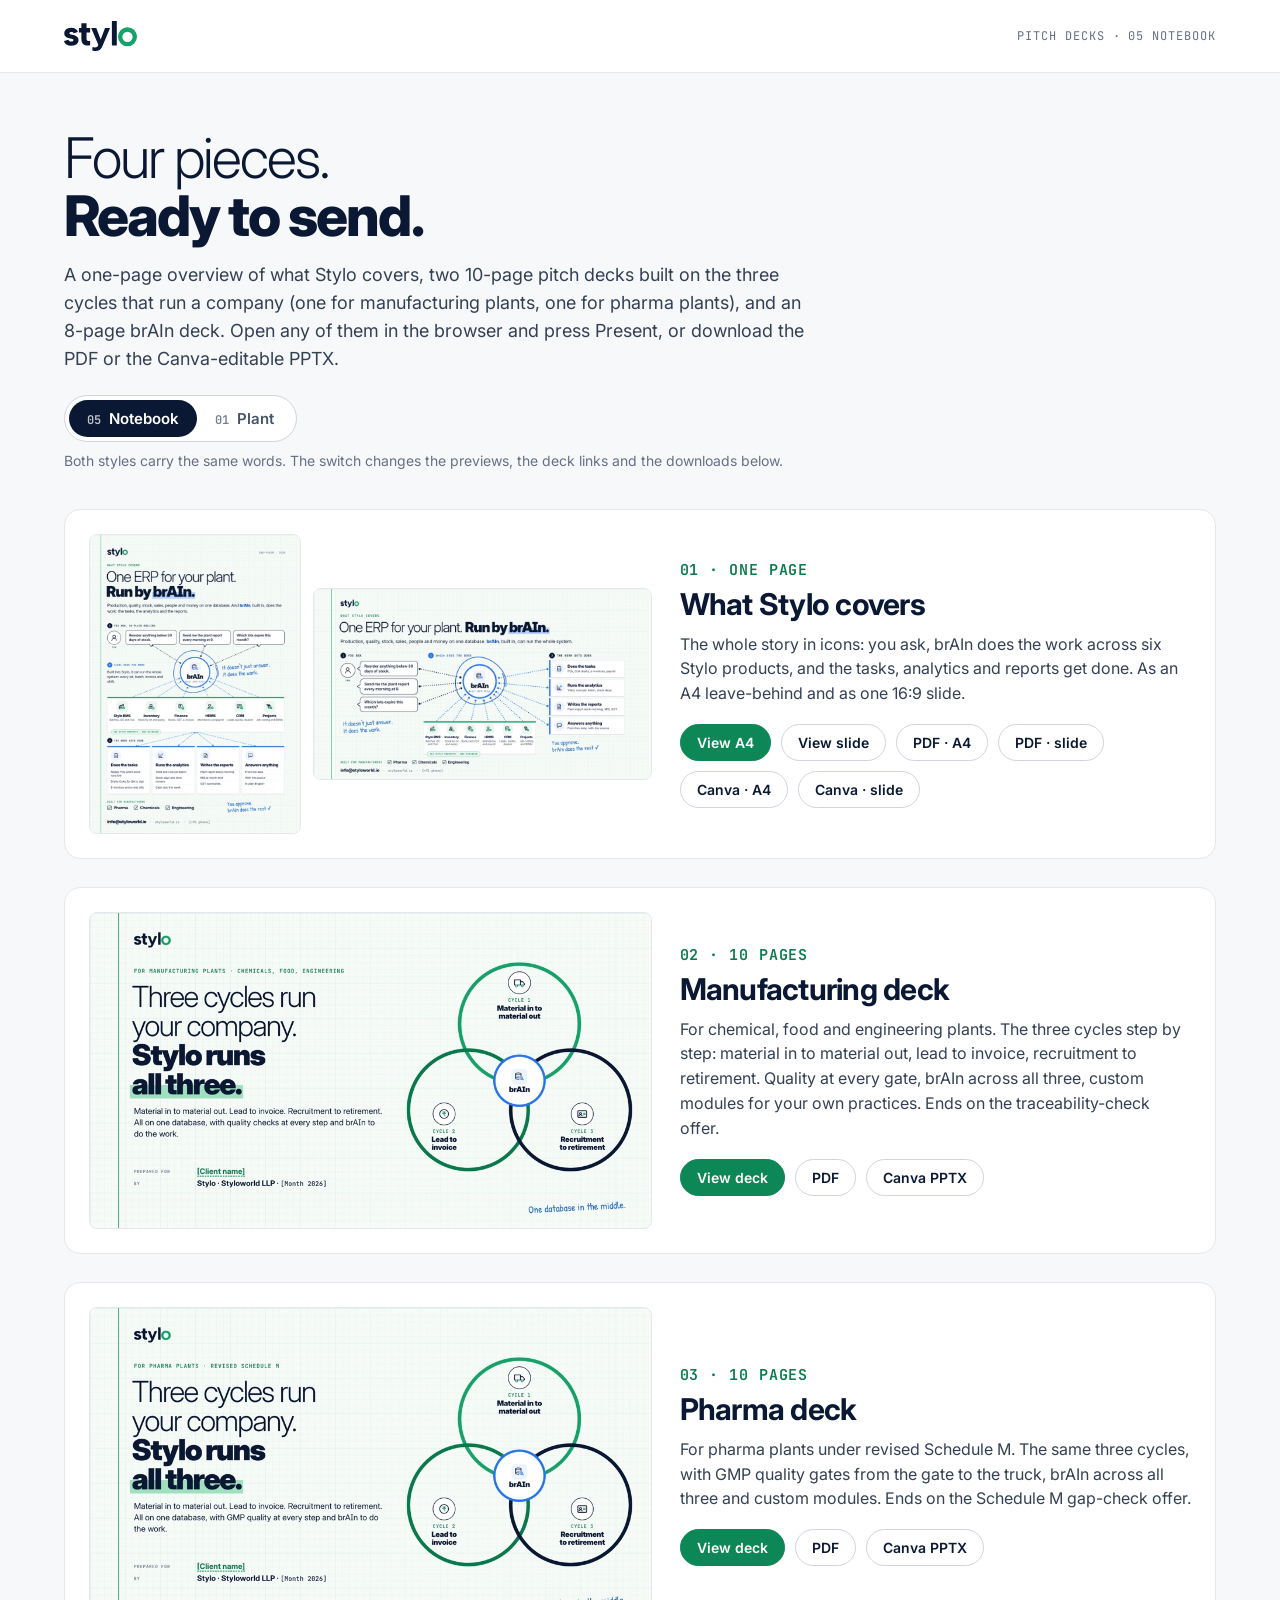
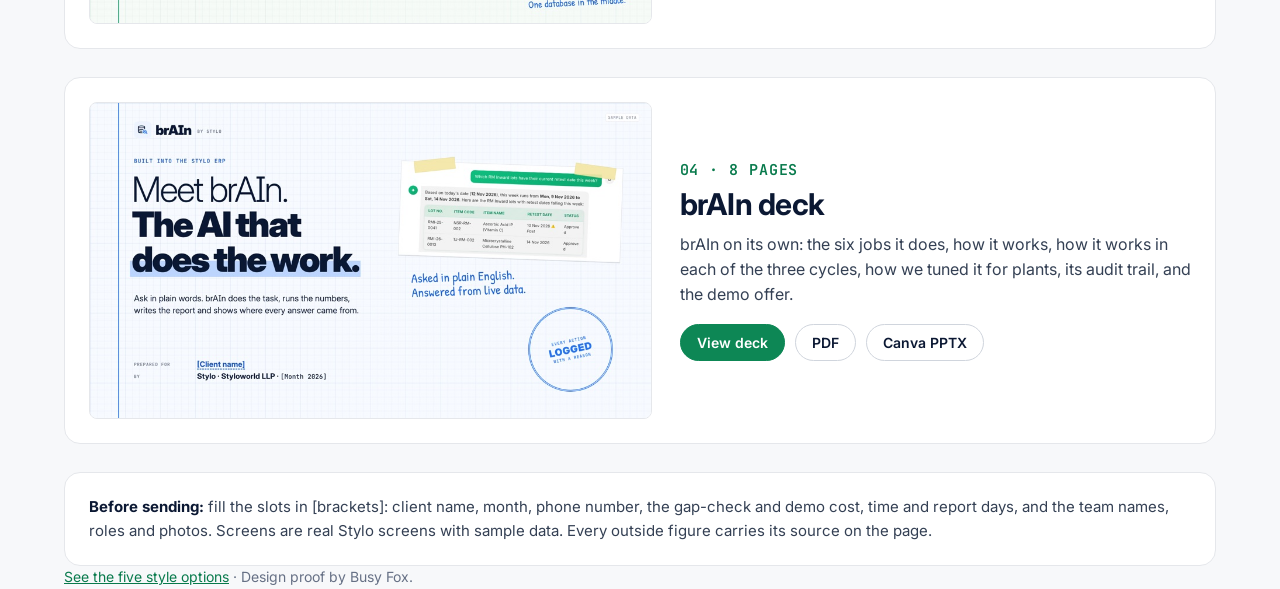
==== commit 7027cc65: "Pharma + Manufacturing decks rebuilt on the three cycles; new brAIn deck Co-Authored-By: Claude Opus" ====
--- a/index.html
+++ b/index.html
@@ -46,8 +46,8 @@
 <header><div class="wrap"><img src="assets/brand/stylo-colour.svg" alt="Stylo"><span class="mono" id="hdr">Pitch decks · 05 Notebook</span></div></header>
 <main class="wrap">
   <section class="intro">
-    <h1><span>Three pieces.</span><b>Ready to send.</b></h1>
-    <p>A one-page overview of what Stylo covers and how brAIn runs it, and two 8-page pitch decks: one for chemical and food plants, one for pharma plants. Open any of them in the browser and press Present, or download the PDF or the Canva-editable PPTX.</p>
+    <h1><span>Four pieces.</span><b>Ready to send.</b></h1>
+    <p>A one-page overview of what Stylo covers, two 10-page pitch decks built on the three cycles that run a company (one for manufacturing plants, one for pharma plants), and an 8-page brAIn deck. Open any of them in the browser and press Present, or download the PDF or the Canva-editable PPTX.</p>
     <div class="seg" role="group" aria-label="Style"><button type="button" data-st="05"><span class="k">05</span>Notebook</button><button type="button" data-st="01"><span class="k">01</span>Plant</button></div>
     <div class="seg-note">Both styles carry the same words. The switch changes the previews, the deck links and the downloads below.</div>
   </section>
@@ -61,19 +61,26 @@
 
   <section class="piece">
     <div class="th"><a href="process/" data-view="process/"><img src="img/thumb-process.jpg" data-base="img/thumb-process" alt="Manufacturing deck"></a></div>
-    <div><div class="n">02 · 8 pages</div><h2>Manufacturing deck</h2>
-      <p>For chemical and food plants. Recall-ready in 90 days: trace every lot, cost every batch, let brAIn do the work. Ends on the traceability-check offer and the outcomes.</p>
+    <div><div class="n">02 · 10 pages</div><h2>Manufacturing deck</h2>
+      <p>For chemical, food and engineering plants. The three cycles step by step: material in to material out, lead to invoice, recruitment to retirement. Quality at every gate, brAIn across all three, custom modules for your own practices. Ends on the traceability-check offer.</p>
       <div class="btns"><a class="go" href="process/" data-view="process/">View deck</a><a href="downloads/Stylo-Process-Manufacturing-Deck.pdf" data-dl="Stylo-Process-Manufacturing-Deck.pdf" download>PDF</a><a href="downloads/Stylo-Process-Manufacturing-Deck-Canva.pptx" data-dl="Stylo-Process-Manufacturing-Deck-Canva.pptx" download>Canva PPTX</a></div></div>
   </section>
 
   <section class="piece">
     <div class="th"><a href="pharma/" data-view="pharma/"><img src="img/thumb-pharma.jpg" data-base="img/thumb-pharma" alt="Pharma deck"></a></div>
-    <div><div class="n">03 · 8 pages</div><h2>Pharma deck</h2>
-      <p>For pharma plants under revised Schedule M. Audit-ready in 90 days: compliance built in, gate to truck in one flow, brAIn on top. Ends on the gap-check offer and the outcomes.</p>
+    <div><div class="n">03 · 10 pages</div><h2>Pharma deck</h2>
+      <p>For pharma plants under revised Schedule M. The same three cycles, with GMP quality gates from the gate to the truck, brAIn across all three and custom modules. Ends on the Schedule M gap-check offer.</p>
       <div class="btns"><a class="go" href="pharma/" data-view="pharma/">View deck</a><a href="downloads/Stylo-Pharma-Deck.pdf" data-dl="Stylo-Pharma-Deck.pdf" download>PDF</a><a href="downloads/Stylo-Pharma-Deck-Canva.pptx" data-dl="Stylo-Pharma-Deck-Canva.pptx" download>Canva PPTX</a></div></div>
   </section>
 
-  <section class="notes"><b>Before sending:</b> fill the slots in [brackets]: client name, month, phone number, the gap-check cost, time and report days, and the team names, roles and photos. Screens are real Stylo screens with sample data. Every outside figure carries its source on the page.</section>
+  <section class="piece">
+    <div class="th"><a href="brain/" data-view="brain/"><img src="img/thumb-brain.jpg" data-base="img/thumb-brain" alt="brAIn deck"></a></div>
+    <div><div class="n">04 · 8 pages</div><h2>brAIn deck</h2>
+      <p>brAIn on its own: the six jobs it does, how it works, how it works in each of the three cycles, how we tuned it for plants, its audit trail, and the demo offer.</p>
+      <div class="btns"><a class="go" href="brain/" data-view="brain/">View deck</a><a href="downloads/Stylo-brAIn-Deck.pdf" data-dl="Stylo-brAIn-Deck.pdf" download>PDF</a><a href="downloads/Stylo-brAIn-Deck-Canva.pptx" data-dl="Stylo-brAIn-Deck-Canva.pptx" download>Canva PPTX</a></div></div>
+  </section>
+
+  <section class="notes"><b>Before sending:</b> fill the slots in [brackets]: client name, month, phone number, the gap-check and demo cost, time and report days, and the team names, roles and photos. Screens are real Stylo screens with sample data. Every outside figure carries its source on the page.</section>
 </main>
 <footer class="wrap"><a href="styles/">See the five style options</a> · Design proof by Busy Fox.</footer>
 <script>
